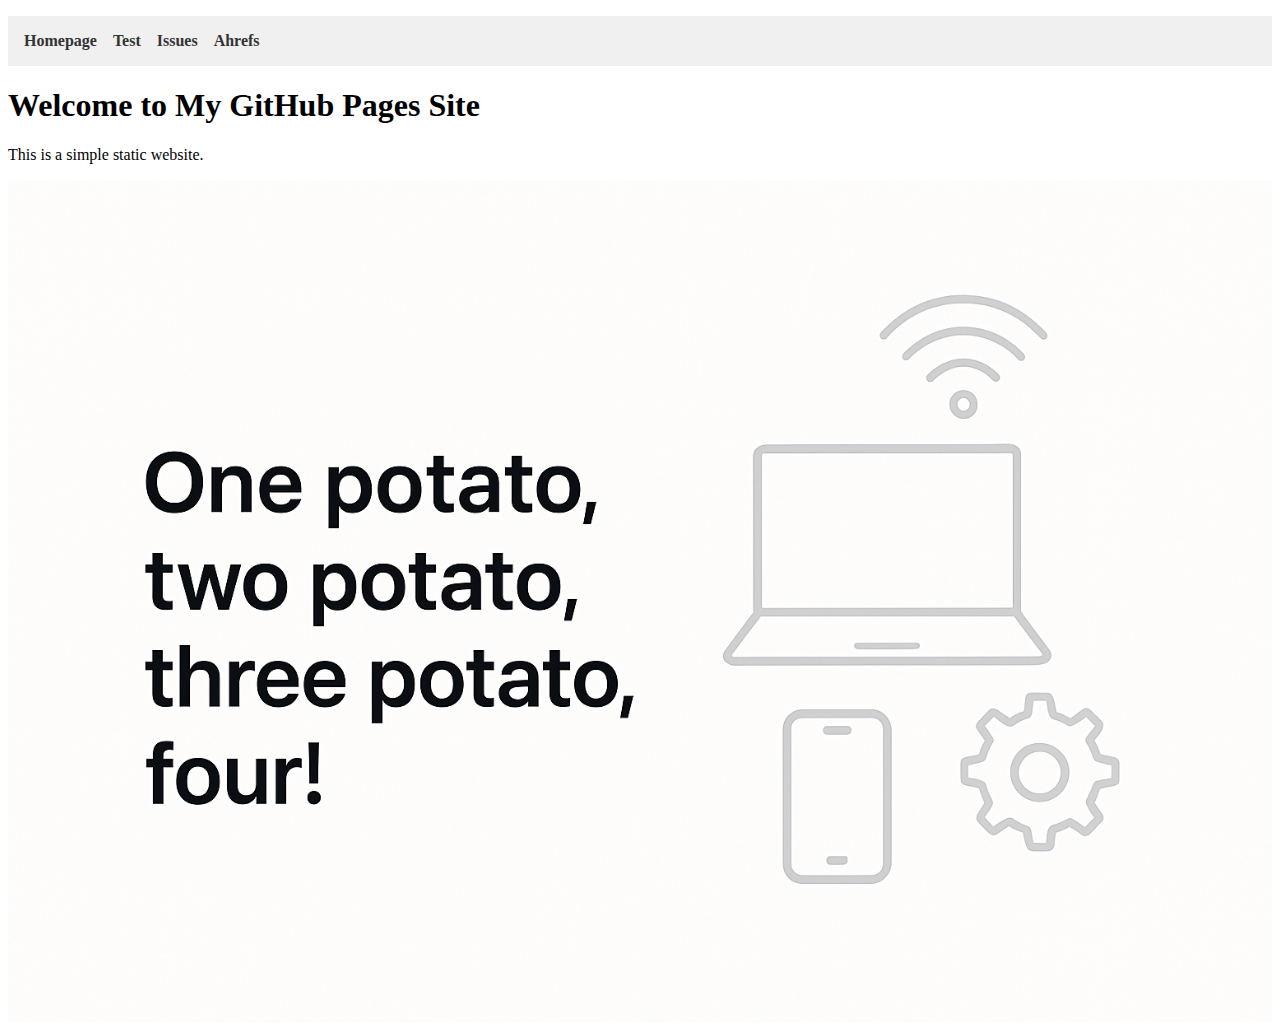
==== index.html @ 158e272c "Updated image name" ====
<!DOCTYPE html>
<html lang="en">
<head>
    <meta charset="UTF-8" />
    <meta name="viewport" content="width=device-width, initial-scale=1.0" />
    <title>My Static Site!!</title>
    <link rel="stylesheet" href="styles.css" />
</head>
<body>
    <div id="nav-placeholder"></div>

    <h1>Welcome to My GitHub Pages Site</h1>
    <p>This is a simple static website.</p>
    
    <!-- Responsive Image -->
    <img src="images/welcome-to-my-site.png" alt="Welcome banner for my static website" class="responsive-image" />

    <script>
        fetch("nav.html")
            .then(response => {
                if (!response.ok) {
                    throw new Error("Network response was not ok");
                }
                return response.text();
            })
            .then(data => {
                document.getElementById("nav-placeholder").innerHTML = data;
            })
            .catch(error => {
                console.error("Error loading navigation:", error);
                document.getElementById("nav-placeholder").innerHTML = "<p>Navigation failed to load.</p>";
            });
    </script>
</body>
</html>
---- styles.css ----
/* Style for the navigation bar */
nav ul {
    display: flex;
    gap: 1rem;
    list-style: none;
    padding: 1rem;
    background-color: #f0f0f0;
}

nav ul li a {
    text-decoration: none;
    color: #333;
    font-weight: bold;
}

nav ul li a:hover {
    color: #007BFF;
}

/* Responsive image styling */
.responsive-image {
    max-width: 100%;
    height: auto;
    display: block;
    margin: 0 auto;
}
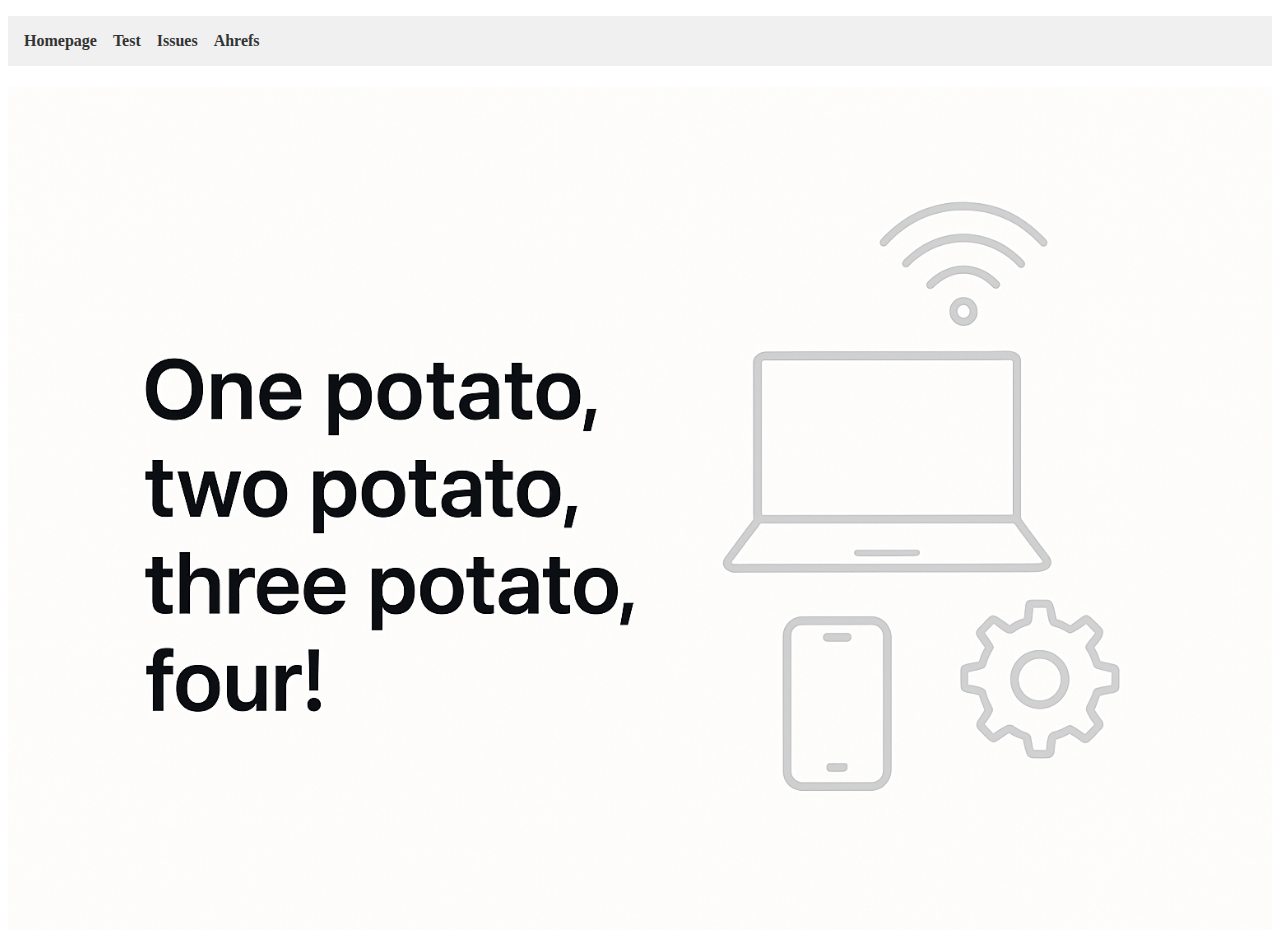
==== commit fb52f737: "Remove text in Homepage" ====
--- a/index.html
+++ b/index.html
@@ -9,8 +9,8 @@
 <body>
     <div id="nav-placeholder"></div>
 
-    <h1>Welcome to My GitHub Pages Site</h1>
-    <p>This is a simple static website.</p>
+    <h1></h1>
+    <p></p>
     
     <!-- Responsive Image -->
     <img src="images/welcome-to-my-site.png" alt="Welcome banner for my static website" class="responsive-image" />
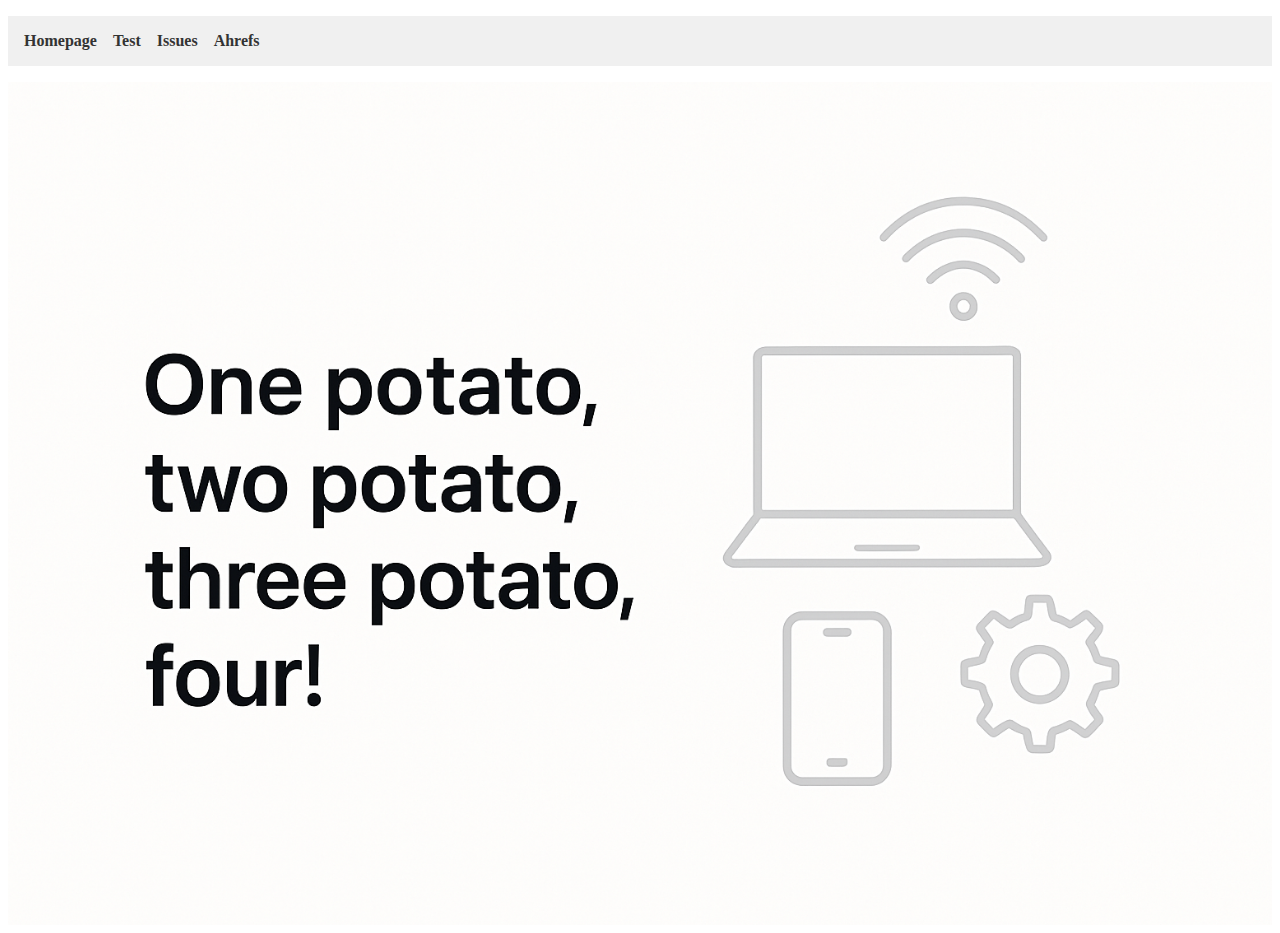
==== commit f822b54d: "Fix index" ====
--- a/index.html
+++ b/index.html
@@ -9,9 +9,6 @@
 <body>
     <div id="nav-placeholder"></div>
 
-    <h1></h1>
-    <p></p>
-    
     <!-- Responsive Image -->
     <img src="images/welcome-to-my-site.png" alt="Welcome banner for my static website" class="responsive-image" />
 
@@ -32,4 +29,4 @@
             });
     </script>
 </body>
-</html>
+</html>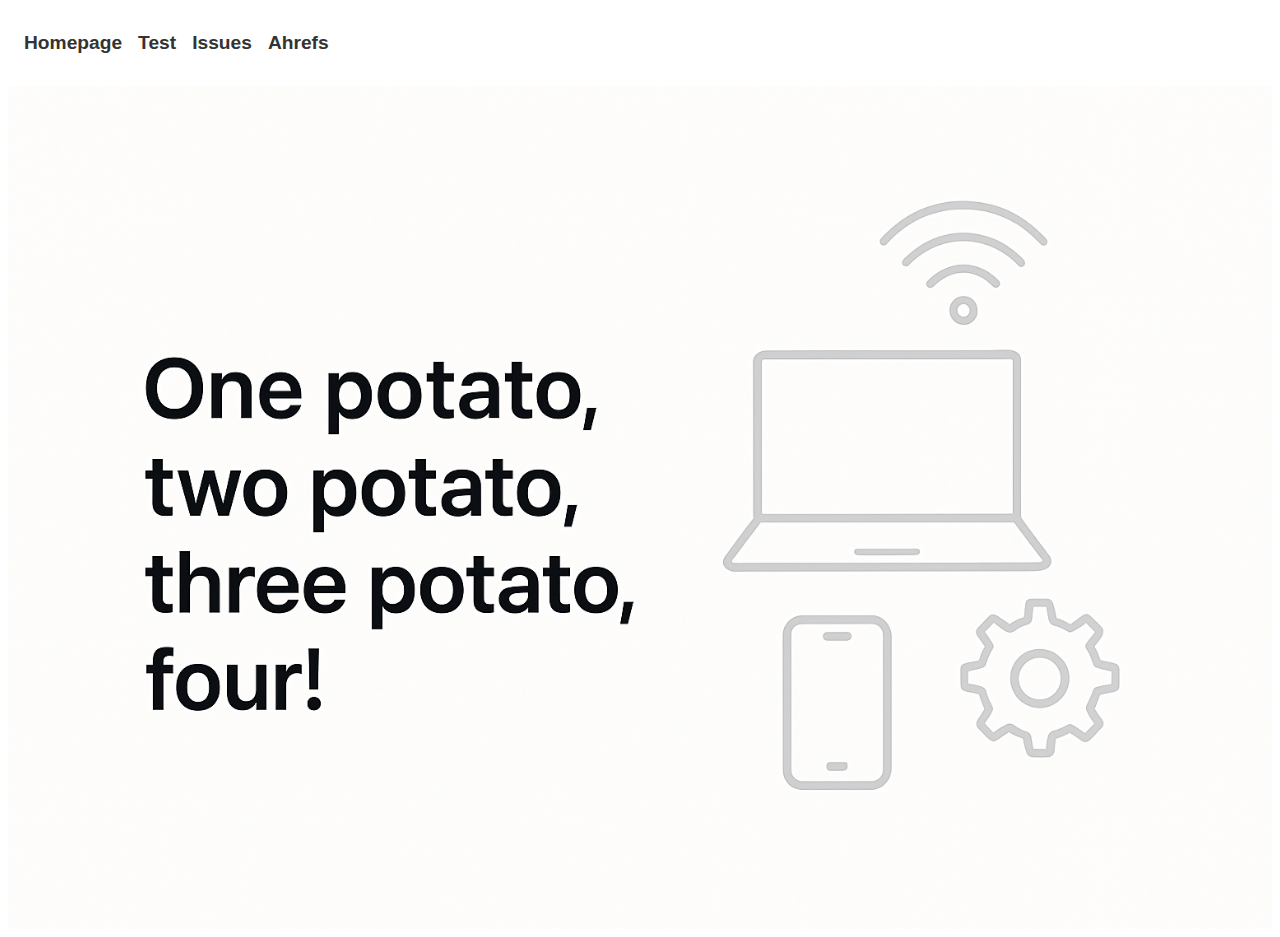
==== commit f37ec345: "Added issues and test pages" ====
--- a/index.html
+++ b/index.html
@@ -12,21 +12,9 @@
     <!-- Responsive Image -->
     <img src="images/welcome-to-my-site.png" alt="Welcome banner for my static website" class="responsive-image" />
 
+    <script src="scripts/load-nav.js"></script>
     <script>
-        fetch("nav.html")
-            .then(response => {
-                if (!response.ok) {
-                    throw new Error("Network response was not ok");
-                }
-                return response.text();
-            })
-            .then(data => {
-                document.getElementById("nav-placeholder").innerHTML = data;
-            })
-            .catch(error => {
-                console.error("Error loading navigation:", error);
-                document.getElementById("nav-placeholder").innerHTML = "<p>Navigation failed to load.</p>";
-            });
+        loadNavigation("nav.html");
     </script>
 </body>
 </html>--- a/styles.css
+++ b/styles.css
@@ -4,13 +4,14 @@
     gap: 1rem;
     list-style: none;
     padding: 1rem;
-    background-color: #f0f0f0;
 }
 
 nav ul li a {
     text-decoration: none;
     color: #333;
     font-weight: bold;
+    font-family: 'Arial', 'Helvetica', sans-serif; /* Modern sans-serif typeface */
+    font-size: 1.2rem; /* Increased font size */
 }
 
 nav ul li a:hover {
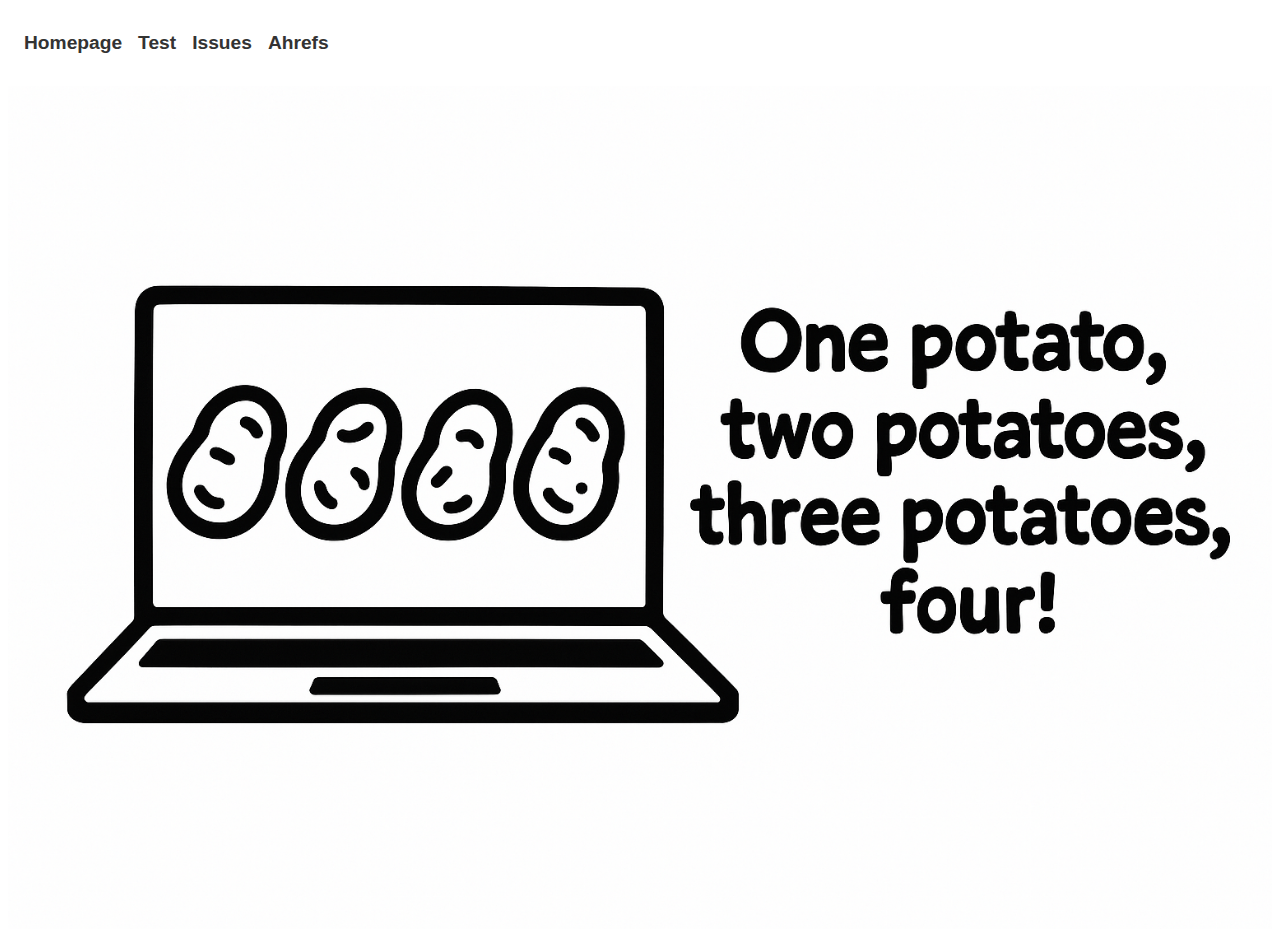
==== commit 86119749: "Added random images in homepage" ====
--- a/index.html
+++ b/index.html
@@ -10,10 +10,21 @@
     <div id="nav-placeholder"></div>
 
     <!-- Responsive Image -->
-    <img src="images/welcome-to-my-site.png" alt="Welcome banner for my static website" class="responsive-image" />
+    <!--<img src="images/welcome-to-my-site.png" alt="Welcome banner for my static website" class="responsive-image" /> -->
+    <img id="random-image" src="images/welcome-to-my-site.png" alt="Welcome banner for my static website" class="responsive-image" />
 
     <script src="scripts/load-nav.js"></script>
     <script>
+        // Array of image file names
+        const images = ["welcome-to-my-site.png", "welcome-to-my-site-haring.png", "welcome-to-my-site-warhol.png"];
+    
+        // Select a random image
+        const randomImage = images[Math.floor(Math.random() * images.length)];
+    
+        // Update the src attribute of the image
+        document.getElementById("random-image").src = `images/${randomImage}`;
+    
+        // Load the navigation menu
         loadNavigation("nav.html");
     </script>
 </body>
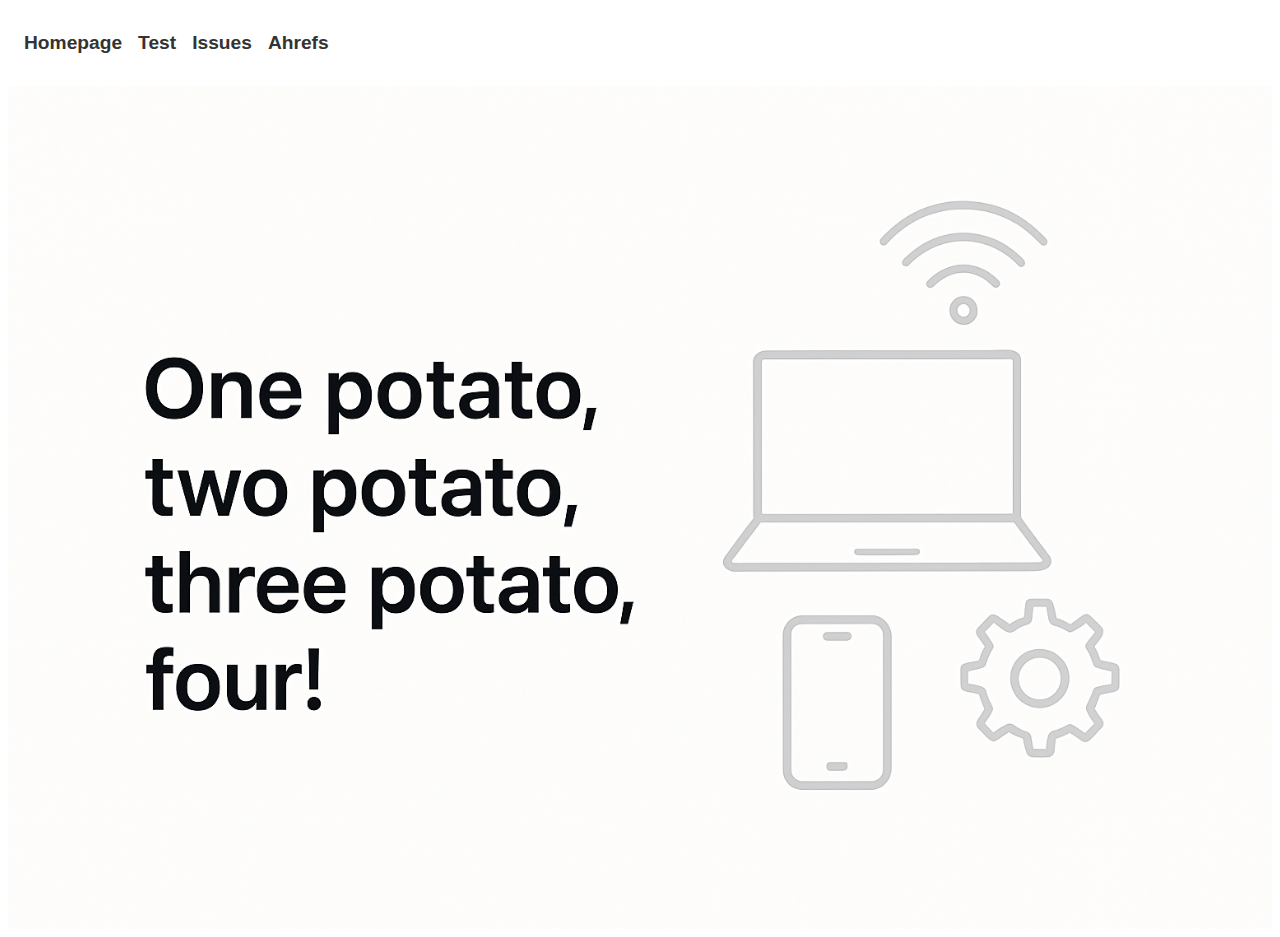
==== commit 00c154af: "make initial load of images  random" ====
--- a/index.html
+++ b/index.html
@@ -11,7 +11,7 @@
 
     <!-- Responsive Image -->
     <!--<img src="images/welcome-to-my-site.png" alt="Welcome banner for my static website" class="responsive-image" /> -->
-    <img id="random-image" src="images/welcome-to-my-site.png" alt="Welcome banner for my static website" class="responsive-image" />
+    <img id="random-image"  alt="Welcome banner for my static website" class="responsive-image" />
 
     <script src="scripts/load-nav.js"></script>
     <script>
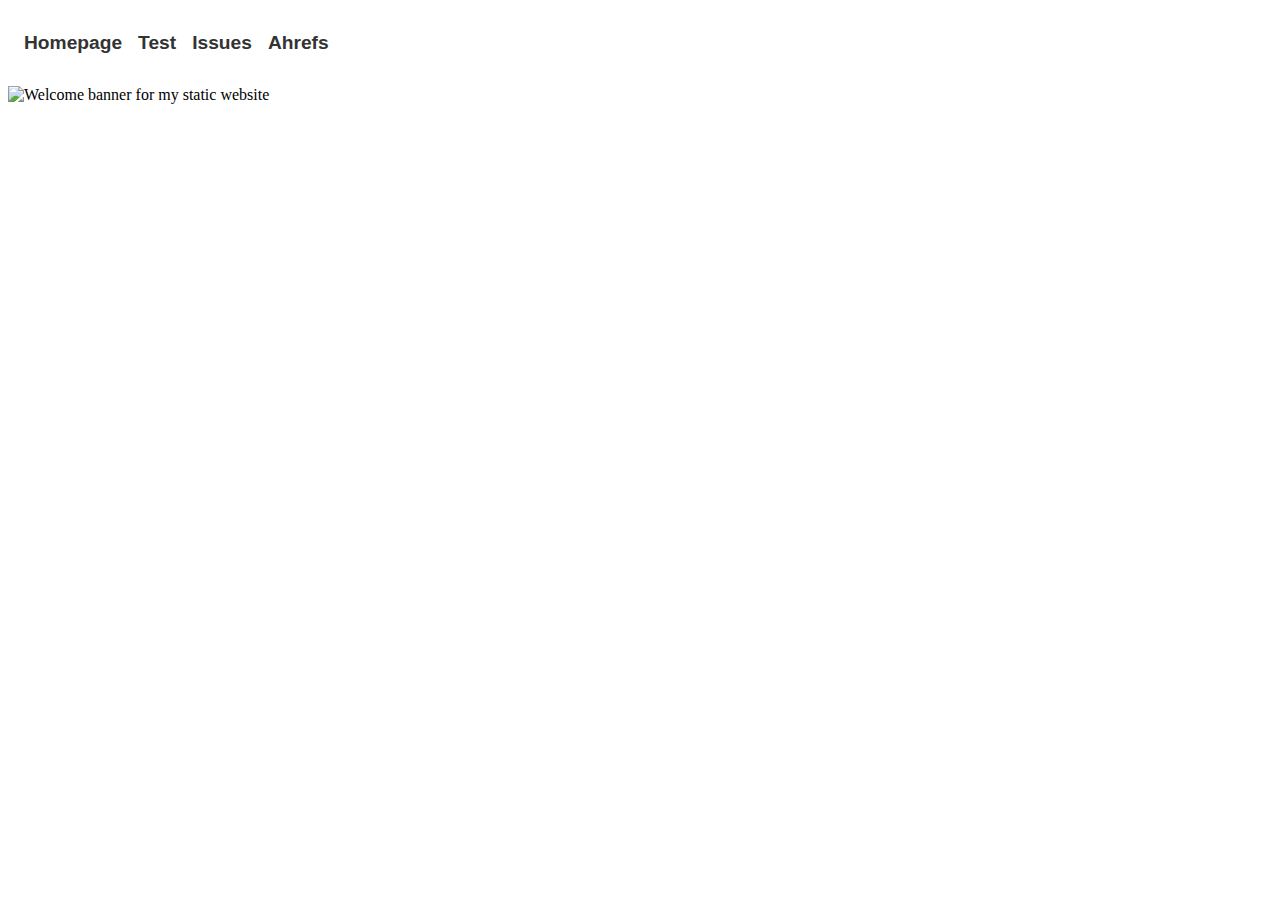
==== commit 9ecc825e: "Added more Homepage images" ====
--- a/index.html
+++ b/index.html
@@ -16,7 +16,7 @@
     <script src="scripts/load-nav.js"></script>
     <script>
         // Array of image file names
-        const images = ["welcome-to-my-site.png", "welcome-to-my-site-haring.png", "welcome-to-my-site-warhol.png"];
+        const images = ["welcome-to-my-site.png", "welcome-to-my-site-haring.png", "welcome-to-my-site-warhol.png, welcome-to-my-site-van-gogh.png, welcome-to-my-site-warhol-muted.png "];
     
         // Select a random image
         const randomImage = images[Math.floor(Math.random() * images.length)];
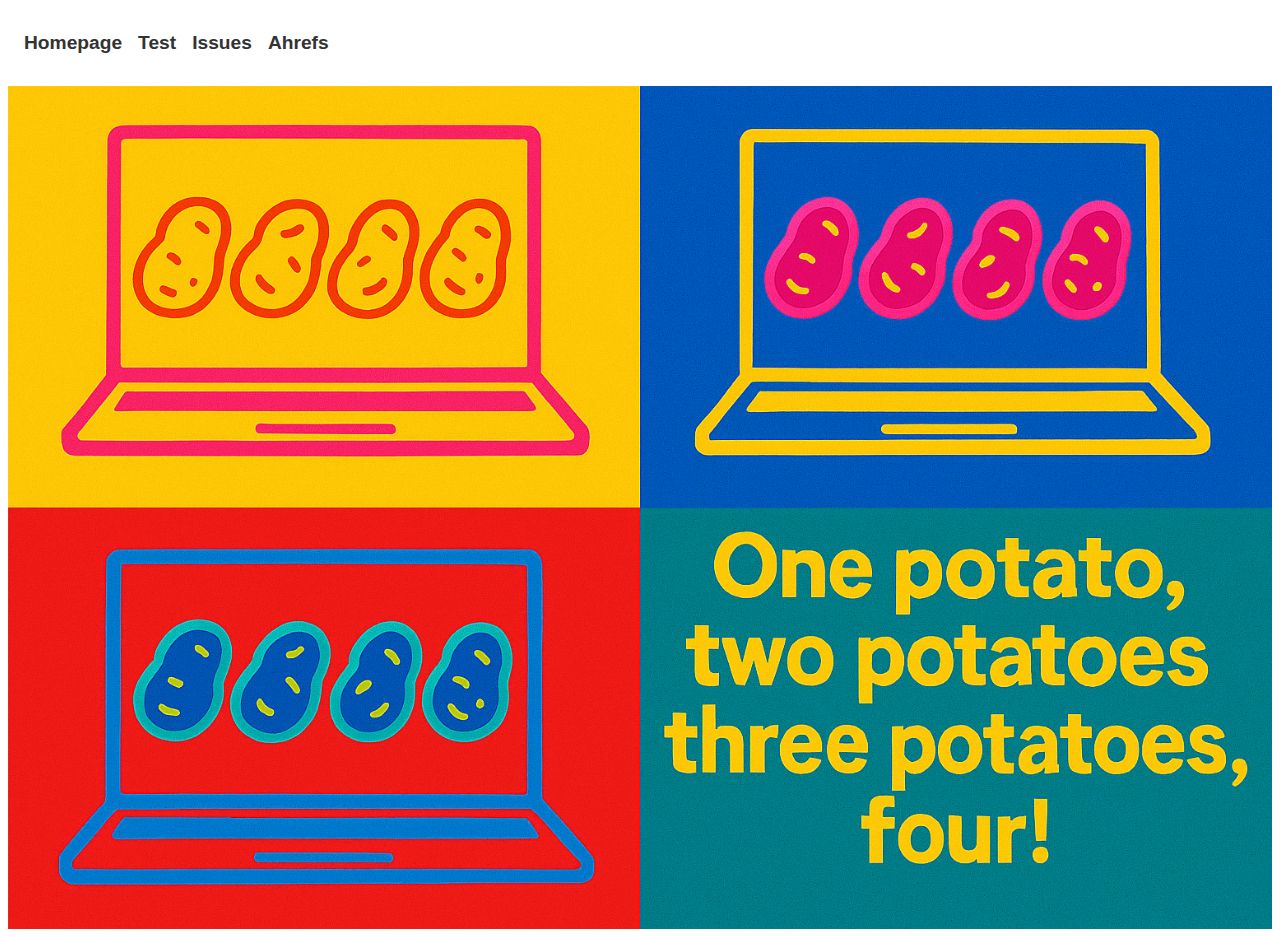
==== commit 88f01e4b: "Some fixes" ====
--- a/index.html
+++ b/index.html
@@ -16,7 +16,7 @@
     <script src="scripts/load-nav.js"></script>
     <script>
         // Array of image file names
-        const images = ["welcome-to-my-site.png", "welcome-to-my-site-haring.png", "welcome-to-my-site-warhol.png, welcome-to-my-site-van-gogh.png, welcome-to-my-site-warhol-muted.png "];
+        const images = ["welcome-to-my-site.png", "welcome-to-my-site-haring.png", "welcome-to-my-site-warhol.png", "welcome-to-my-site-van-gogh.png", "welcome-to-my-site-warhol-muted.png"];
     
         // Select a random image
         const randomImage = images[Math.floor(Math.random() * images.length)];
